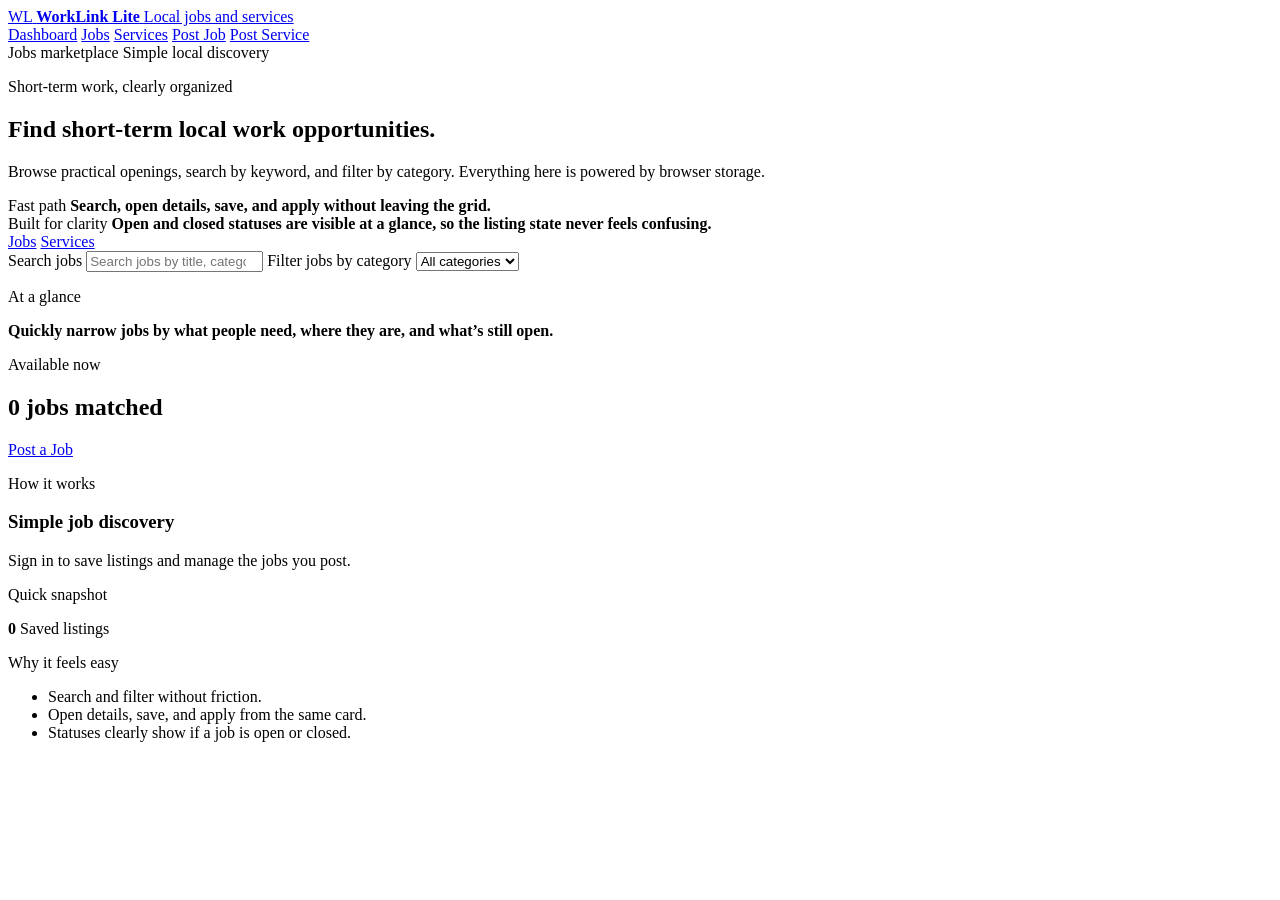
==== jobs.html @ a755c006 "jobs part added" ====
<!DOCTYPE html>
<html lang="en">
<head>
  <meta charset="UTF-8">
  <meta name="viewport" content="width=device-width, initial-scale=1.0">
  <title>WorkLink Lite | Jobs</title>
  <link rel="preconnect" href="https://fonts.googleapis.com">
  <link rel="preconnect" href="https://fonts.gstatic.com" crossorigin>
  <link href="https://fonts.googleapis.com/css2?family=Space+Grotesk:wght@400;500;700&family=Instrument+Serif:ital@0;1&display=swap" rel="stylesheet">
  <link rel="stylesheet" href="styles.css">
</head>
<body>
  <div class="page-shell">
    <header class="site-header">
      <a class="brand" href="dashboard.html">
        <span class="brand-mark">WL</span>
        <span class="brand-copy">
          <strong>WorkLink Lite</strong>
          <span>Local jobs and services</span>
        </span>
      </a>
      <nav class="main-nav">
        <a href="dashboard.html">Dashboard</a>
        <a class="is-active" href="jobs.html">Jobs</a>
        <a href="service.html">Services</a>
        <a href="post-job.html">Post Job</a>
        <a href="post-service.html">Post Service</a>
      </nav>
      <div class="nav-account" data-nav-account></div>
    </header>

    <main class="page-main" data-listing-page="jobs">
      <section class="page-hero page-hero-listing">
        <div class="page-hero-copy">
          <div class="hero-badge-row">
            <span class="hero-badge">Jobs marketplace</span>
            <span class="hero-badge hero-badge-soft">Simple local discovery</span>
          </div>
          <p class="eyebrow">Short-term work, clearly organized</p>
          <h1 class="page-title">Find short-term local work opportunities.</h1>
          <p class="lead">
            Browse practical openings, search by keyword, and filter by category. Everything here is powered by browser storage.
          </p>
        </div>
        <div class="page-hero-aside">
          <article class="hero-note">
            <span class="hero-note-kicker">Fast path</span>
            <strong>Search, open details, save, and apply without leaving the grid.</strong>
          </article>
          <article class="hero-note hero-note-accent">
            <span class="hero-note-kicker">Built for clarity</span>
            <strong>Open and closed statuses are visible at a glance, so the listing state never feels confusing.</strong>
          </article>
        </div>
      </section>

      <section class="section-block">
        <div class="search-shell">
          <div class="search-bar">
            <div class="toolbar">
              <div class="tab-row">
                <a class="is-active" href="jobs.html">Jobs</a>
                <a href="service.html">Services</a>
              </div>
              <label>
                <span class="sr-only">Search jobs</span>
                <input class="input" data-search-input type="search" placeholder="Search jobs by title, category, description, or location">
              </label>
              <label>
                <span class="sr-only">Filter jobs by category</span>
                <select class="select" data-category-select>
                  <option value="all">All categories</option>
                </select>
              </label>
            </div>
            <div class="chip-row" data-category-shortcuts></div>
          </div>
          <aside class="search-sidecard">
            <p class="eyebrow">At a glance</p>
            <strong>Quickly narrow jobs by what people need, where they are, and what’s still open.</strong>
          </aside>
        </div>

        <div class="notice is-hidden" data-notice></div>

        <div class="surface-card listing-shell">
          <div class="inline-actions">
            <div>
              <p class="eyebrow">Available now</p>
              <h2><span data-result-count>0</span> jobs matched</h2>
            </div>
            <a class="button button-secondary" href="post-job.html">Post a Job</a>
          </div>
          <div class="listing-grid" data-listing-grid></div>
          <div class="empty-state" data-empty-state hidden>
            <h3>No jobs found</h3>
            <p>Try another search term or category, or add a fresh job listing.</p>
          </div>
        </div>
      </section>

      <section class="section-block">
        <div class="support-grid">
          <article class="support-card support-card-accent">
            <p class="eyebrow">How it works</p>
            <h3>Simple job discovery</h3>
            <p class="section-copy" data-auth-status>Sign in to save listings and manage the jobs you post.</p>
          </article>
          <article class="support-card support-card-soft">
            <p class="eyebrow">Quick snapshot</p>
            <div class="compact-metric">
              <strong data-stat="saved">0</strong>
              <span>Saved listings</span>
            </div>
          </article>
          <article class="support-card">
            <p class="eyebrow">Why it feels easy</p>
            <ul class="panel-list">
              <li>Search and filter without friction.</li>
              <li>Open details, save, and apply from the same card.</li>
              <li>Statuses clearly show if a job is open or closed.</li>
            </ul>
          </article>
        </div>
      </section>
    </main>
  </div>

  <script src="script.js"></script>
</body>
</html>
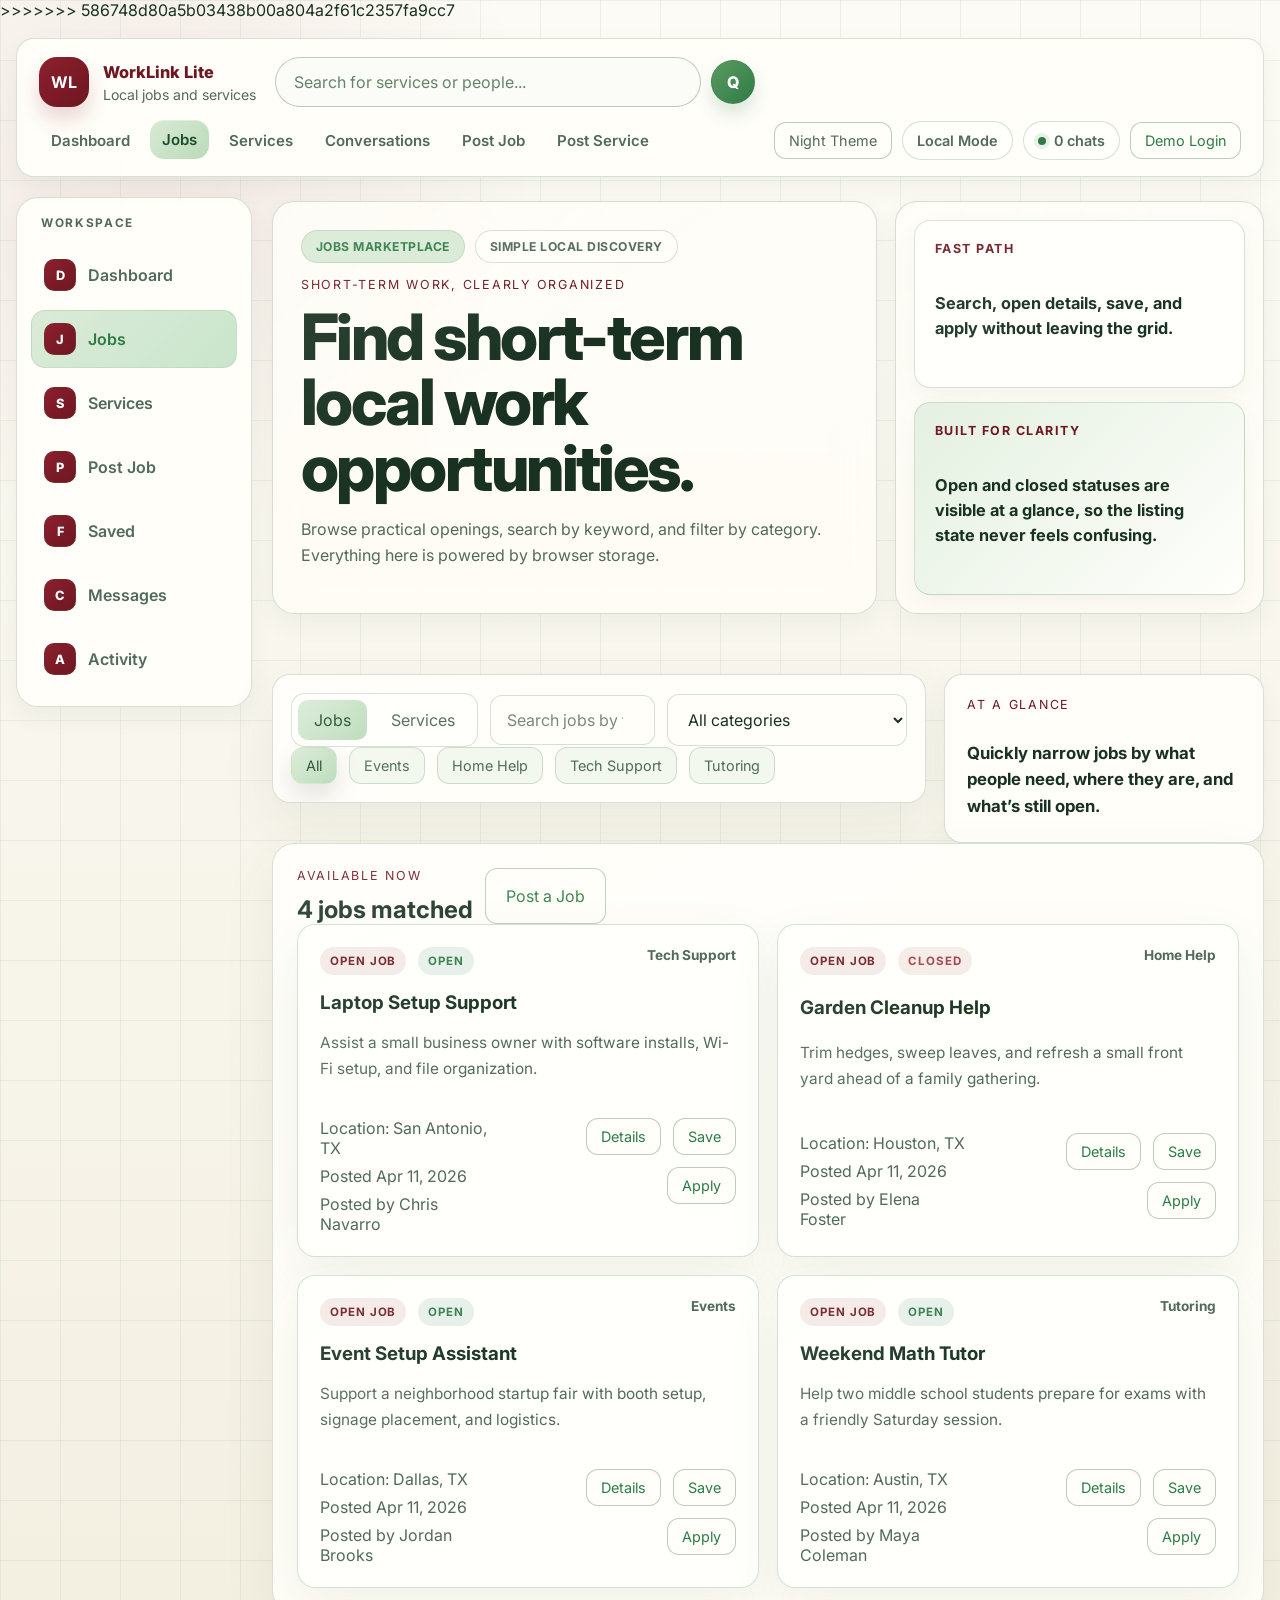
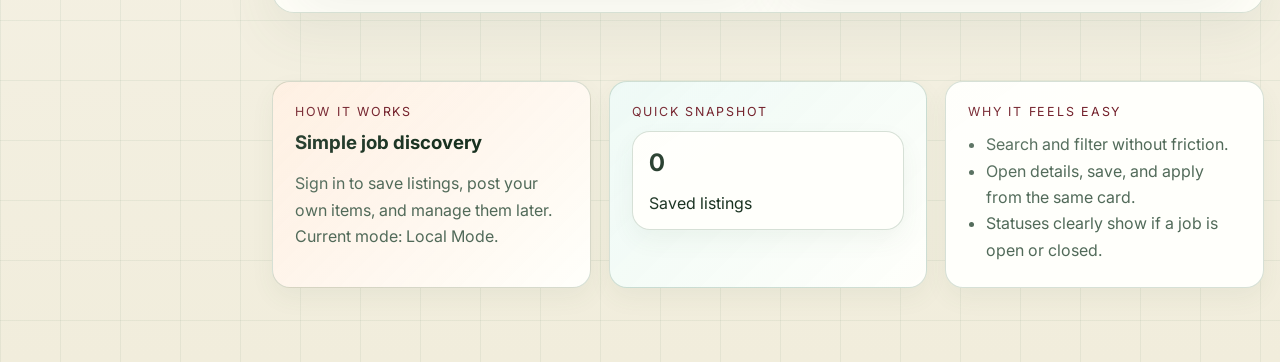
==== commit afad5615: "Merge pull request #5 from tseganekir722-design/mesoud-worklink-litee Resolved file duplicates and m" ====
--- a/jobs.html
+++ b/jobs.html
@@ -6,7 +6,10 @@
   <title>WorkLink Lite | Jobs</title>
   <link rel="preconnect" href="https://fonts.googleapis.com">
   <link rel="preconnect" href="https://fonts.gstatic.com" crossorigin>
+
+  <link href="https://fonts.googleapis.com/css2?family=Inter:wght@400;500;600;700;800&display=swap" rel="stylesheet">
   <link href="https://fonts.googleapis.com/css2?family=Space+Grotesk:wght@400;500;700&family=Instrument+Serif:ital@0;1&display=swap" rel="stylesheet">
+>>>>>>> 586748d80a5b03438b00a804a2f61c2357fa9cc7
   <link rel="stylesheet" href="styles.css">
 </head>
 <body>
@@ -19,15 +22,36 @@
           <span>Local jobs and services</span>
         </span>
       </a>
+      <form class="header-search" action="#" method="get">
+        <label class="header-search-field">
+          <span class="sr-only">Search for services or people</span>
+          <input class="header-search-input" type="search" placeholder="Search for services or people...">
+        </label>
+        <button class="header-search-button" type="submit" aria-label="Search">Q</button>
+      </form>
       <nav class="main-nav">
         <a href="dashboard.html">Dashboard</a>
         <a class="is-active" href="jobs.html">Jobs</a>
         <a href="service.html">Services</a>
+        <a href="conversations.html">Conversations</a>
         <a href="post-job.html">Post Job</a>
         <a href="post-service.html">Post Service</a>
       </nav>
       <div class="nav-account" data-nav-account></div>
     </header>
+    <div class="app-shell">
+      <aside class="app-sidebar">
+        <p class="sidebar-label">Workspace</p>
+        <nav class="sidebar-nav">
+          <a href="dashboard.html"><span class="sidebar-icon">D</span><span>Dashboard</span></a>
+          <a class="is-active" href="jobs.html"><span class="sidebar-icon">J</span><span>Jobs</span></a>
+          <a href="service.html"><span class="sidebar-icon">S</span><span>Services</span></a>
+          <a href="post-job.html"><span class="sidebar-icon">P</span><span>Post Job</span></a>
+          <a href="dashboard.html#saved"><span class="sidebar-icon">F</span><span>Saved</span></a>
+          <a href="conversations.html"><span class="sidebar-icon">C</span><span>Messages</span></a>
+          <a href="dashboard.html#activity"><span class="sidebar-icon">A</span><span>Activity</span></a>
+        </nav>
+      </aside>
 
     <main class="page-main" data-listing-page="jobs">
       <section class="page-hero page-hero-listing">
--- a/styles.css
+++ b/styles.css
@@ -0,0 +1,1599 @@
+:root {
+  --bg: #f7f4ea;
+  --bg-soft: #f1eddc;
+  --bg-deep: #e8e2cf;
+  --surface: rgba(255, 253, 247, 0.88);
+  --surface-strong: rgba(255, 254, 249, 0.96);
+  --surface-raised: rgba(255, 255, 251, 0.98);
+  --card: rgba(255, 255, 251, 0.98);
+  --card-hover: #fffef8;
+  --text: #183120;
+  --muted: #516a59;
+  --line: rgba(69, 114, 82, 0.22);
+  --line-strong: rgba(69, 114, 82, 0.36);
+  --accent: #8d1f2d;
+  --accent-strong: #6d1722;
+  --accent-soft: rgba(141, 31, 45, 0.08);
+  --accent-pale: rgba(141, 31, 45, 0.1);
+  --accent-glow: rgba(141, 31, 45, 0.08);
+  --secondary: #7bb785;
+  --secondary-strong: #2f7b47;
+  --secondary-pale: rgba(123, 183, 133, 0.18);
+  --warning: #be8a2f;
+  --success: #2f7b47;
+  --danger: #a33a46;
+  --input-bg: #fffef9;
+  --chip-bg: rgba(242, 248, 238, 0.92);
+  --chip-active-bg: linear-gradient(135deg, #d8ead5, #badbb9);
+  --chip-active-text: #1f4b2d;
+  --shadow: 0 20px 52px rgba(71, 97, 75, 0.08);
+  --shadow-soft: 0 10px 24px rgba(71, 97, 75, 0.06);
+  --radius-xl: 22px;
+  --radius-lg: 18px;
+  --radius-md: 14px;
+  --radius-sm: 10px;
+  --max-width: 1420px;
+}
+
+body.theme-night {
+  --bg: #102117;
+  --bg-soft: #162d1f;
+  --bg-deep: #1d3728;
+  --surface: rgba(16, 33, 23, 0.82);
+  --surface-strong: rgba(18, 38, 26, 0.94);
+  --surface-raised: rgba(22, 46, 31, 0.98);
+  --card: rgba(22, 46, 31, 0.98);
+  --card-hover: rgba(28, 56, 38, 1);
+  --text: #eef7ef;
+  --muted: #b6cbb8;
+  --line: rgba(181, 218, 186, 0.18);
+  --line-strong: rgba(181, 218, 186, 0.32);
+  --accent: #e67d88;
+  --accent-strong: #ffc5cb;
+  --accent-soft: rgba(230, 125, 136, 0.14);
+  --accent-pale: rgba(230, 125, 136, 0.14);
+  --accent-glow: rgba(230, 125, 136, 0.08);
+  --secondary: #8dc497;
+  --secondary-strong: #d4f0d8;
+  --secondary-pale: rgba(141, 196, 151, 0.16);
+  --warning: #d6ab5b;
+  --success: #8dc497;
+  --danger: #f2a4ab;
+  --input-bg: rgba(13, 25, 18, 0.86);
+  --chip-bg: rgba(26, 49, 34, 0.96);
+  --chip-active-bg: linear-gradient(135deg, #5f9d6c, #8dc497);
+  --chip-active-text: #0f2417;
+  --shadow: 0 22px 54px rgba(5, 15, 9, 0.34);
+  --shadow-soft: 0 10px 28px rgba(5, 15, 9, 0.22);
+}
+
+* {
+  box-sizing: border-box;
+}
+
+html {
+  scroll-behavior: smooth;
+}
+
+body {
+  margin: 0;
+  min-height: 100vh;
+  font-family: "Inter", system-ui, sans-serif;
+  color: var(--text);
+  background:
+    linear-gradient(rgba(132, 163, 137, 0.12) 1px, transparent 1px),
+    linear-gradient(90deg, rgba(132, 163, 137, 0.12) 1px, transparent 1px),
+    radial-gradient(circle at 12% 8%, rgba(141, 31, 45, 0.08), transparent 18%),
+    linear-gradient(180deg, #fcfbf5 0%, var(--bg) 50%, var(--bg-soft) 100%);
+  background-size: 60px 60px, 60px 60px, auto, auto;
+}
+
+body.theme-night {
+  background:
+    linear-gradient(rgba(141, 196, 151, 0.06) 1px, transparent 1px),
+    linear-gradient(90deg, rgba(141, 196, 151, 0.06) 1px, transparent 1px),
+    radial-gradient(circle at 12% 8%, rgba(230, 125, 136, 0.1), transparent 18%),
+    linear-gradient(180deg, #112116 0%, var(--bg-soft) 44%, #0f1b13 100%);
+  background-size: 60px 60px, 60px 60px, auto, auto;
+}
+
+body::before {
+  content: "";
+  position: fixed;
+  inset: 0;
+  pointer-events: none;
+  background: radial-gradient(circle at bottom right, rgba(123, 183, 133, 0.08), transparent 24%);
+  mask-image: linear-gradient(180deg, rgba(0, 0, 0, 0.22), transparent 80%);
+}
+
+img {
+  max-width: 100%;
+  display: block;
+}
+
+a {
+  color: inherit;
+}
+
+button,
+input,
+select,
+textarea {
+  font: inherit;
+}
+
+.sr-only {
+  position: absolute;
+  width: 1px;
+  height: 1px;
+  padding: 0;
+  margin: -1px;
+  overflow: hidden;
+  clip: rect(0, 0, 0, 0);
+  border: 0;
+}
+
+.page-shell {
+  width: min(calc(100% - 32px), var(--max-width));
+  margin: 0 auto;
+  padding: 18px 0 44px;
+  position: relative;
+  z-index: 1;
+}
+
+.app-shell {
+  display: grid;
+  grid-template-columns: 236px minmax(0, 1fr);
+  gap: 20px;
+  align-items: start;
+}
+
+.page-main {
+  display: grid;
+  gap: 8px;
+}
+
+.site-header {
+  display: grid;
+  grid-template-columns: auto minmax(280px, 480px) auto;
+  align-items: center;
+  gap: 14px 18px;
+  padding: 18px 22px 16px;
+  margin-bottom: 20px;
+  position: sticky;
+  top: 12px;
+  z-index: 20;
+  border-radius: 18px;
+  border: 1px solid var(--line);
+  background: var(--surface-strong);
+  box-shadow: var(--shadow-soft);
+  backdrop-filter: blur(22px);
+}
+
+.brand {
+  display: inline-flex;
+  align-items: center;
+  gap: 14px;
+  text-decoration: none;
+}
+
+.brand-mark {
+  width: 50px;
+  height: 50px;
+  display: grid;
+  place-items: center;
+  border-radius: 18px;
+  background: linear-gradient(135deg, var(--accent), var(--accent-strong));
+  color: #fff;
+  font-weight: 700;
+  box-shadow: 0 12px 20px rgba(141, 31, 45, 0.18);
+}
+
+.brand-copy {
+  display: grid;
+  gap: 4px;
+}
+
+.brand-copy strong {
+  font-size: 1.02rem;
+  font-weight: 800;
+  color: var(--accent-strong);
+}
+
+.brand-copy span {
+  font-size: 0.88rem;
+  color: var(--muted);
+}
+
+.header-search {
+  display: flex;
+  align-items: center;
+  gap: 10px;
+  width: 100%;
+  min-width: 0;
+}
+
+.header-search-field {
+  flex: 1;
+}
+
+.header-search-input {
+  width: 100%;
+  height: 50px;
+  border-radius: 999px;
+  border: 1px solid var(--line-strong);
+  background: #fbfcf7;
+  padding: 0 18px;
+  color: var(--secondary-strong);
+  box-shadow: inset 0 1px 0 rgba(255, 255, 255, 0.65);
+}
+
+.header-search-input::placeholder {
+  color: #65836d;
+}
+
+.header-search-button {
+  width: 44px;
+  height: 44px;
+  border-radius: 999px;
+  border: 1px solid var(--line-strong);
+  background: linear-gradient(135deg, #5b9b61, #2f7b47);
+  color: #fff;
+  cursor: pointer;
+  font-weight: 800;
+  box-shadow: 0 10px 18px rgba(47, 123, 71, 0.18);
+}
+
+.main-nav {
+  display: flex;
+  align-items: center;
+  gap: 8px;
+  flex-wrap: wrap;
+  grid-column: 1 / span 2;
+}
+
+.main-nav a {
+  text-decoration: none;
+  padding: 10px 12px;
+  border-radius: 14px;
+  color: var(--muted);
+  font-size: 0.94rem;
+  font-weight: 600;
+  transition: background 180ms ease, color 180ms ease, transform 180ms ease, box-shadow 180ms ease;
+}
+
+.main-nav a:hover,
+.main-nav a:focus-visible,
+.main-nav a.is-active {
+  background: var(--chip-active-bg);
+  color: var(--chip-active-text);
+  transform: translateY(-1px);
+  box-shadow: inset 0 1px 0 rgba(255, 255, 255, 0.35);
+}
+
+.nav-account {
+  display: flex;
+  align-items: center;
+  gap: 10px;
+  flex-wrap: wrap;
+  justify-content: flex-end;
+}
+
+.nav-account .button {
+  min-width: auto;
+}
+
+.auth-chip {
+  display: inline-flex;
+  align-items: center;
+  gap: 8px;
+  padding: 10px 14px;
+  border-radius: 999px;
+  background: var(--surface-raised);
+  border: 1px solid var(--line);
+  color: var(--muted);
+  font-size: 0.9rem;
+  font-weight: 600;
+}
+
+.auth-chip-link {
+  text-decoration: none;
+}
+
+.auth-chip-dot {
+  width: 8px;
+  height: 8px;
+  border-radius: 999px;
+  background: var(--secondary-strong);
+  box-shadow: 0 0 0 4px var(--secondary-pale);
+}
+
+.app-sidebar {
+  position: sticky;
+  top: 104px;
+  display: grid;
+  gap: 16px;
+  padding: 18px 14px;
+  border-radius: var(--radius-xl);
+  border: 1px solid var(--line);
+  background: var(--surface-strong);
+  box-shadow: var(--shadow-soft);
+  backdrop-filter: blur(18px);
+}
+
+.sidebar-label {
+  margin: 0;
+  padding: 0 10px;
+  color: var(--muted);
+  font-size: 0.74rem;
+  font-weight: 700;
+  letter-spacing: 0.14em;
+  text-transform: uppercase;
+}
+
+.sidebar-nav {
+  display: grid;
+  gap: 6px;
+}
+
+.sidebar-nav a {
+  display: flex;
+  align-items: center;
+  gap: 12px;
+  padding: 12px 12px;
+  border-radius: 14px;
+  text-decoration: none;
+  color: var(--muted);
+  font-weight: 600;
+  transition: background 180ms ease, color 180ms ease, transform 180ms ease, border-color 180ms ease;
+  border: 1px solid transparent;
+}
+
+.sidebar-nav a:hover,
+.sidebar-nav a:focus-visible {
+  color: var(--text);
+  background: var(--surface-raised);
+  border-color: var(--line);
+  transform: translateX(2px);
+}
+
+.sidebar-nav a.is-active {
+  color: var(--secondary-strong);
+  background: linear-gradient(135deg, rgba(216, 234, 213, 0.94), rgba(193, 225, 196, 0.86));
+  border-color: rgba(123, 183, 133, 0.22);
+}
+
+.sidebar-icon {
+  width: 32px;
+  height: 32px;
+  display: grid;
+  place-items: center;
+  border-radius: 10px;
+  background: linear-gradient(135deg, var(--accent), var(--accent-strong));
+  border: 1px solid var(--line);
+  font-size: 0.8rem;
+  font-weight: 800;
+  color: #fff;
+  flex-shrink: 0;
+}
+
+.button {
+  border: 1px solid transparent;
+  border-radius: 12px;
+  padding: 13px 20px;
+  display: inline-flex;
+  align-items: center;
+  justify-content: center;
+  gap: 10px;
+  text-decoration: none;
+  cursor: pointer;
+  transition: transform 180ms ease, background 180ms ease, color 180ms ease, border-color 180ms ease, box-shadow 180ms ease;
+}
+
+.button:hover,
+.button:focus-visible {
+  transform: translateY(-2px);
+  box-shadow: 0 12px 22px rgba(47, 123, 71, 0.12);
+}
+
+.button-primary {
+  background: linear-gradient(135deg, #5f9d6c, #2f7b47);
+  color: #fff;
+  box-shadow: 0 12px 20px rgba(47, 123, 71, 0.18);
+}
+
+.button-secondary {
+  background: #fffef8;
+  color: var(--secondary-strong);
+  border-color: var(--line-strong);
+}
+
+.button-ghost {
+  background: #fffef8;
+  color: var(--muted);
+  border-color: var(--line-strong);
+}
+
+.button-small {
+  padding: 9px 14px;
+  font-size: 0.9rem;
+  min-width: auto;
+}
+
+.button-danger {
+  background: rgba(163, 58, 70, 0.08);
+  color: var(--danger);
+  border-color: rgba(163, 58, 70, 0.2);
+}
+
+.hero,
+.stats-grid,
+.feature-grid,
+.dashboard-grid,
+.split-layout,
+.listing-grid,
+.form-layout,
+.quick-grid,
+.metric-grid,
+.support-grid,
+.hero-split,
+.form-grid,
+.profile-grid,
+.mini-card-grid {
+  display: grid;
+  gap: 18px;
+}
+
+.hero {
+  grid-template-columns: minmax(0, 1.2fr) minmax(0, 0.9fr);
+  align-items: stretch;
+  padding: 4px 0 28px;
+}
+
+.hero-home {
+  padding-top: 2px;
+}
+
+.page-hero {
+  display: grid;
+  grid-template-columns: minmax(0, 1.18fr) minmax(280px, 0.72fr);
+  gap: 18px;
+  align-items: stretch;
+  padding: 4px 0 22px;
+}
+
+.page-hero-copy,
+.page-hero-aside {
+  position: relative;
+  overflow: hidden;
+  background: var(--surface);
+  border: 1px solid var(--line);
+  box-shadow: var(--shadow-soft);
+  backdrop-filter: blur(18px);
+}
+
+.page-hero-copy {
+  border-radius: var(--radius-xl);
+  padding: 28px;
+}
+
+.page-hero-aside {
+  border-radius: var(--radius-xl);
+  padding: 18px;
+  display: grid;
+  gap: 14px;
+  align-content: stretch;
+}
+
+.page-hero-copy::before,
+.page-hero-aside::before {
+  content: "";
+  position: absolute;
+  inset: 0;
+  background: linear-gradient(145deg, rgba(255, 255, 255, 0.12), transparent 44%);
+  pointer-events: none;
+}
+
+.hero-split {
+  grid-template-columns: repeat(2, minmax(0, 1fr));
+}
+
+.stats-grid,
+.metric-grid {
+  grid-template-columns: repeat(auto-fit, minmax(180px, 1fr));
+}
+
+.stats-grid-featured .metric-card {
+  min-height: 144px;
+}
+
+.feature-grid,
+.support-grid {
+  grid-template-columns: repeat(3, minmax(0, 1fr));
+}
+
+.dashboard-grid {
+  grid-template-columns: minmax(0, 1.35fr) minmax(300px, 0.82fr);
+}
+
+.dashboard-grid-hero {
+  align-items: start;
+}
+
+.split-layout,
+.form-layout {
+  grid-template-columns: minmax(0, 1fr) minmax(280px, 340px);
+}
+
+.listing-grid {
+  grid-template-columns: repeat(2, minmax(0, 1fr));
+}
+
+.quick-grid,
+.profile-grid,
+.mini-card-grid {
+  grid-template-columns: repeat(2, minmax(0, 1fr));
+}
+
+.toolbar {
+  display: grid;
+  grid-template-columns: minmax(160px, auto) minmax(0, 1fr) minmax(220px, 240px);
+  gap: 12px;
+  align-items: center;
+}
+
+.hero-panel,
+.surface-card,
+.metric-card,
+.listing-card,
+.form-card,
+.empty-state,
+.notice,
+.search-bar,
+.panel-card,
+.feature-card,
+.support-card,
+.mini-card,
+.quick-card,
+.compact-metric,
+.compact-action,
+.profile-card,
+.history-item {
+  position: relative;
+  overflow: hidden;
+  background: var(--surface-strong);
+  border: 1px solid var(--line);
+  box-shadow: var(--shadow);
+  backdrop-filter: blur(18px);
+}
+
+.hero-panel::before,
+.surface-card::before,
+.metric-card::before,
+.listing-card::before,
+.form-card::before,
+.search-bar::before,
+.panel-card::before,
+.feature-card::before,
+.support-card::before,
+.mini-card::before,
+.quick-card::before,
+.compact-metric::before,
+.compact-action::before,
+.profile-card::before,
+.history-item::before {
+  content: "";
+  position: absolute;
+  inset: 0;
+  background: linear-gradient(145deg, rgba(255, 255, 255, 0.14), transparent 42%);
+  pointer-events: none;
+}
+
+.hero-panel,
+.surface-card,
+.panel-card,
+.form-card {
+  border-radius: var(--radius-xl);
+}
+
+.hero-copy,
+.hero-visual,
+.surface-card,
+.panel-card,
+.form-card,
+.notice {
+  padding: 28px;
+}
+
+.hero-badge-row {
+  display: flex;
+  flex-wrap: wrap;
+  gap: 10px;
+  margin-bottom: 14px;
+}
+
+.hero-badge {
+  display: inline-flex;
+  align-items: center;
+  padding: 8px 14px;
+  border-radius: 999px;
+  background: #d8ead5;
+  border: 1px solid rgba(69, 114, 82, 0.16);
+  color: var(--secondary-strong);
+  font-size: 0.76rem;
+  font-weight: 700;
+  letter-spacing: 0.04em;
+  text-transform: uppercase;
+}
+
+.hero-badge-soft {
+  background: #fffef8;
+  border-color: var(--line);
+  color: var(--muted);
+}
+
+.hero-metrics {
+  display: grid;
+  grid-template-columns: repeat(3, minmax(0, 1fr));
+  gap: 14px;
+  margin-top: 28px;
+}
+
+.hero-metric {
+  padding: 16px 18px;
+  border-radius: 16px;
+  background: var(--surface-raised);
+  border: 1px solid var(--line);
+  box-shadow: var(--shadow-soft);
+}
+
+.hero-metric strong,
+.hero-metric span {
+  display: block;
+}
+
+.hero-metric strong {
+  font-size: 1.65rem;
+  margin-bottom: 4px;
+}
+
+.hero-metric span {
+  color: var(--muted);
+  font-size: 0.92rem;
+}
+
+.hero-note {
+  padding: 20px;
+  border-radius: 16px;
+  background: var(--surface-raised);
+  border: 1px solid var(--line);
+  box-shadow: var(--shadow-soft);
+  display: grid;
+  gap: 10px;
+}
+
+.hero-note-kicker {
+  color: var(--accent-strong);
+  font-size: 0.78rem;
+  font-weight: 700;
+  letter-spacing: 0.12em;
+  text-transform: uppercase;
+}
+
+.hero-note strong {
+  font-size: 1.02rem;
+  line-height: 1.55;
+}
+
+.hero-note-accent {
+  background:
+    linear-gradient(135deg, rgba(216, 234, 213, 0.7), rgba(255, 255, 255, 0.12)),
+    var(--surface-raised);
+}
+
+.metric-card,
+.feature-card,
+.support-card,
+.mini-card,
+.quick-card,
+.compact-metric,
+.compact-action,
+.profile-card,
+.history-item,
+.empty-state {
+  background: var(--surface-raised);
+  border-radius: var(--radius-lg);
+  box-shadow: var(--shadow-soft);
+}
+
+.feature-card,
+.support-card,
+.quick-card,
+.profile-card,
+.compact-action,
+.history-item {
+  border: 1px solid var(--line);
+}
+
+.metric-card,
+.mini-card,
+.listing-card {
+  border-radius: var(--radius-lg);
+  padding: 20px;
+}
+
+.feature-card {
+  padding: 24px;
+}
+
+.support-card,
+.quick-card,
+.profile-card {
+  padding: 22px;
+}
+
+.compact-metric,
+.compact-action,
+.history-item {
+  padding: 16px;
+}
+
+.section-block {
+  padding: 30px 0;
+}
+
+.section-block:first-of-type {
+  padding-top: 10px;
+}
+
+.section-head {
+  max-width: 740px;
+  margin-bottom: 22px;
+}
+
+.section-head-wide {
+  max-width: 840px;
+}
+
+.eyebrow {
+  margin: 0 0 12px;
+  font-size: 0.78rem;
+  letter-spacing: 0.14em;
+  text-transform: uppercase;
+  color: var(--accent-strong);
+}
+
+h1,
+h2,
+h3 {
+  margin: 0;
+}
+
+.display-title,
+.section-title,
+.page-title {
+  font-family: "Inter", system-ui, sans-serif;
+  font-weight: 800;
+  line-height: 1.02;
+  letter-spacing: -0.04em;
+}
+
+.display-title {
+  font-size: clamp(3rem, 7vw, 5.8rem);
+  max-width: 10ch;
+}
+
+.page-title {
+  font-size: clamp(2.4rem, 5vw, 4rem);
+}
+
+.section-title {
+  font-size: clamp(1.8rem, 4vw, 3rem);
+}
+
+.lead,
+.section-copy,
+.muted,
+.listing-description,
+.field-note,
+.notice,
+.metric-label,
+.meta-row,
+.empty-state p,
+.panel-list {
+  color: var(--muted);
+}
+
+.lead,
+.section-copy,
+.listing-description,
+.panel-list {
+  line-height: 1.65;
+}
+
+.hero-actions,
+.inline-actions,
+.chip-row,
+.meta-row,
+.stack-row,
+.listing-badges,
+.listing-actions {
+  display: flex;
+  gap: 12px;
+  flex-wrap: wrap;
+}
+
+.hero-actions {
+  margin-top: 28px;
+}
+
+.hero-visual,
+.panel-card,
+.compact-action,
+.compact-metric,
+.history-list {
+  display: grid;
+  gap: 16px;
+}
+
+.conversation-layout {
+  display: grid;
+  grid-template-columns: minmax(280px, 340px) minmax(0, 1fr);
+  gap: 18px;
+  align-items: start;
+}
+
+.conversation-sidebar,
+.conversation-panel,
+.conversation-list,
+.conversation-messages,
+.conversation-form {
+  display: grid;
+  gap: 14px;
+}
+
+.conversation-sidebar,
+.conversation-panel {
+  min-height: 100%;
+}
+
+.spotlight-card {
+  min-height: 220px;
+  padding: 24px;
+  border-radius: var(--radius-lg);
+  display: flex;
+  flex-direction: column;
+  justify-content: flex-end;
+  background:
+    linear-gradient(180deg, rgba(255, 255, 255, 0.08), rgba(255, 248, 240, 0.52)),
+    linear-gradient(135deg, rgba(184, 107, 60, 0.44), rgba(31, 49, 70, 0.14));
+  border: 1px solid var(--line);
+  box-shadow: inset 0 1px 0 rgba(255, 255, 255, 0.16);
+}
+
+.metric-card strong,
+.stat-value {
+  display: block;
+  font-size: clamp(2rem, 4vw, 3rem);
+}
+
+.metric-card {
+  min-height: 128px;
+  display: grid;
+  align-content: end;
+  gap: 8px;
+}
+
+.search-bar {
+  border-radius: var(--radius-lg);
+  padding: 18px;
+  background: var(--surface-strong);
+}
+
+.search-shell,
+.form-shell {
+  display: grid;
+  grid-template-columns: minmax(0, 1fr) minmax(260px, 320px);
+  gap: 18px;
+  align-items: start;
+}
+
+.search-sidecard,
+.form-aside {
+  display: grid;
+  gap: 16px;
+}
+
+.search-sidecard {
+  padding: 22px;
+  border-radius: var(--radius-lg);
+  background: var(--surface-strong);
+  border: 1px solid var(--line);
+  box-shadow: var(--shadow-soft);
+  backdrop-filter: blur(18px);
+  position: sticky;
+  top: 108px;
+}
+
+.search-sidecard strong {
+  font-size: 1.05rem;
+  line-height: 1.6;
+}
+
+.request-summary {
+  display: grid;
+  grid-template-columns: repeat(2, minmax(0, 1fr));
+  gap: 12px;
+  padding: 18px;
+  border-radius: 16px;
+  background: var(--surface-raised);
+  border: 1px solid var(--line);
+  box-shadow: var(--shadow-soft);
+}
+
+.request-summary-item {
+  display: grid;
+  gap: 4px;
+}
+
+.request-summary-item span {
+  color: var(--muted);
+  font-size: 0.86rem;
+}
+
+.request-summary-item strong {
+  line-height: 1.45;
+}
+
+.listing-shell {
+  padding: 24px;
+}
+
+.form-card-elevated {
+  padding: 30px;
+}
+
+.form-card-head {
+  display: grid;
+  gap: 8px;
+}
+
+.panel-card-spotlight,
+.panel-card-stack {
+  min-height: 100%;
+}
+
+.tab-row {
+  display: inline-flex;
+  gap: 8px;
+  padding: 6px;
+  border: 1px solid var(--line);
+  border-radius: 14px;
+  background: var(--surface-raised);
+  box-shadow: inset 0 1px 0 rgba(255, 255, 255, 0.12);
+}
+
+.tab-row a,
+.tab-row button {
+  border: none;
+  background: transparent;
+  padding: 10px 16px;
+  border-radius: 10px;
+  text-decoration: none;
+  color: var(--muted);
+  cursor: pointer;
+  transition: transform 180ms ease, background 180ms ease, color 180ms ease, box-shadow 180ms ease;
+}
+
+.tab-row a:hover,
+.tab-row button:hover,
+.tab-row a:focus-visible,
+.tab-row button:focus-visible {
+  color: var(--text);
+  transform: translateY(-1px);
+}
+
+.tab-row .is-active {
+  background: var(--chip-active-bg);
+  color: var(--chip-active-text);
+  box-shadow: none;
+}
+
+.input,
+.select,
+.textarea {
+  width: 100%;
+  border: 1px solid var(--line);
+  border-radius: 12px;
+  padding: 14px 16px;
+  background: var(--input-bg);
+  color: var(--text);
+  transition: border-color 180ms ease, background 180ms ease, box-shadow 180ms ease, transform 180ms ease;
+}
+
+.textarea {
+  resize: vertical;
+  min-height: 150px;
+}
+
+.input::placeholder,
+.textarea::placeholder {
+  color: var(--muted);
+  opacity: 0.78;
+}
+
+.input:focus,
+.select:focus,
+.textarea:focus {
+  outline: none;
+  border-color: rgba(47, 123, 71, 0.35);
+  box-shadow: 0 0 0 5px rgba(123, 183, 133, 0.12);
+}
+
+.listing-card {
+  display: grid;
+  gap: 16px;
+  background: var(--card);
+  animation: rise-in 320ms ease;
+  transition: transform 220ms ease, box-shadow 220ms ease, border-color 220ms ease, background 220ms ease;
+  min-height: 100%;
+  padding: 22px;
+}
+
+.listing-card:hover {
+  transform: translateY(-4px);
+  background: var(--card-hover);
+  box-shadow: 0 14px 28px rgba(71, 97, 75, 0.1);
+  border-color: var(--line-strong);
+}
+
+.listing-top,
+.listing-bottom {
+  display: flex;
+  align-items: flex-start;
+  justify-content: space-between;
+  gap: 16px;
+}
+
+.listing-actions {
+  justify-content: flex-end;
+}
+
+.listing-type,
+.pill {
+  display: inline-flex;
+  align-items: center;
+  justify-content: center;
+  padding: 7px 10px;
+  border-radius: 999px;
+  background: var(--accent-pale);
+  color: var(--accent-strong);
+  font-size: 0.72rem;
+  font-weight: 700;
+  text-transform: uppercase;
+  letter-spacing: 0.08em;
+}
+
+.pill-soft {
+  background: rgba(216, 184, 158, 0.18);
+}
+
+.pill-owner {
+  background: rgba(154, 92, 51, 0.12);
+}
+
+.pill-status-open,
+.pill-status-available {
+  background: rgba(45, 124, 88, 0.12);
+  color: var(--success);
+}
+
+.pill-status-closed,
+.pill-status-paused {
+  background: rgba(159, 63, 52, 0.1);
+  color: var(--danger);
+}
+
+.listing-category {
+  color: var(--muted);
+  font-size: 0.85rem;
+  font-weight: 700;
+  text-align: right;
+}
+
+.listing-description {
+  margin: 0;
+  min-height: 72px;
+  font-size: 0.96rem;
+}
+
+.listing-meta,
+.modal-copy,
+.modal-meta,
+.field {
+  display: grid;
+  gap: 8px;
+}
+
+.form-card {
+  display: grid;
+  gap: 18px;
+}
+
+.field-full {
+  grid-column: 1 / -1;
+}
+
+label span:first-child,
+.field span:first-child {
+  font-weight: 500;
+}
+
+.notice {
+  min-height: 24px;
+  border-radius: var(--radius-lg);
+  background: var(--surface-strong);
+}
+
+.notice.is-hidden {
+  display: none;
+}
+
+.notice.is-success {
+  color: var(--success);
+}
+
+.notice.is-error {
+  color: var(--danger);
+}
+
+.empty-state {
+  padding: 28px;
+  text-align: center;
+}
+
+.panel-list {
+  margin: 0;
+  padding-left: 18px;
+}
+
+.quick-card {
+  text-decoration: none;
+  transition: transform 180ms ease, border-color 180ms ease, box-shadow 180ms ease, background 180ms ease;
+}
+
+.quick-card:hover,
+.quick-card:focus-visible,
+.feature-card:hover,
+.support-card:hover,
+.profile-card:hover,
+.compact-metric:hover,
+.history-item:hover,
+.hero-note:hover,
+.hero-metric:hover,
+.search-sidecard:hover {
+  transform: translateY(-3px);
+  border-color: var(--line-strong);
+  box-shadow: 0 14px 26px rgba(71, 97, 75, 0.1);
+}
+
+.support-card-accent {
+  background:
+    linear-gradient(135deg, rgba(249, 115, 22, 0.12), rgba(255, 255, 255, 0.02)),
+    var(--surface-raised);
+}
+
+.support-card-soft {
+  background:
+    linear-gradient(135deg, rgba(20, 184, 166, 0.08), rgba(255, 255, 255, 0.02)),
+    var(--surface-raised);
+}
+
+.empty-state {
+  border: 1px dashed var(--line-strong);
+  background:
+    linear-gradient(180deg, rgba(255, 255, 255, 0.4), rgba(255, 255, 255, 0.2)),
+    var(--surface-raised);
+}
+
+.metric-card:nth-child(1) {
+  background: linear-gradient(180deg, rgba(216, 234, 213, 0.7), rgba(255, 255, 255, 0.9)), var(--surface-raised);
+}
+
+.metric-card:nth-child(2) {
+  background: linear-gradient(180deg, rgba(242, 248, 238, 0.9), rgba(255, 255, 255, 0.9)), var(--surface-raised);
+}
+
+.metric-card:nth-child(3) {
+  background: linear-gradient(180deg, rgba(251, 243, 219, 0.8), rgba(255, 255, 255, 0.9)), var(--surface-raised);
+}
+
+.metric-card:nth-child(4) {
+  background: linear-gradient(180deg, rgba(248, 236, 237, 0.7), rgba(255, 255, 255, 0.9)), var(--surface-raised);
+}
+
+.metric-card:nth-child(5) {
+  background: linear-gradient(180deg, rgba(240, 244, 236, 0.7), rgba(255, 255, 255, 0.9)), var(--surface-raised);
+}
+
+.conversation-card {
+  width: 100%;
+  padding: 16px 18px;
+  border-radius: 16px;
+  border: 1px solid var(--line);
+  background: var(--surface-raised);
+  color: var(--text);
+  text-align: left;
+  cursor: pointer;
+  box-shadow: var(--shadow-soft);
+  transition: transform 180ms ease, border-color 180ms ease, box-shadow 180ms ease, background 180ms ease;
+}
+
+.conversation-card strong,
+.conversation-card span {
+  display: block;
+}
+
+.conversation-card strong {
+  margin-bottom: 6px;
+}
+
+.conversation-card:hover,
+.conversation-card:focus-visible,
+.conversation-card.is-active {
+  transform: translateY(-3px);
+  border-color: var(--line-strong);
+  background: var(--card-hover);
+  box-shadow: 0 22px 44px rgba(0, 0, 0, 0.12);
+}
+
+.conversation-status {
+  margin-top: 10px;
+  color: var(--muted);
+  font-size: 0.88rem;
+}
+
+.conversation-header {
+  display: grid;
+  gap: 10px;
+  padding-bottom: 8px;
+  border-bottom: 1px solid var(--line);
+}
+
+.conversation-messages {
+  min-height: 320px;
+  align-content: start;
+  padding-right: 6px;
+}
+
+.message-bubble {
+  max-width: min(100%, 620px);
+  padding: 16px 18px;
+  border-radius: 16px 16px 16px 6px;
+  background: var(--surface-raised);
+  border: 1px solid var(--line);
+  box-shadow: var(--shadow-soft);
+}
+
+.message-bubble.is-user {
+  margin-left: auto;
+  border-radius: 16px 16px 6px 16px;
+  background:
+    linear-gradient(135deg, rgba(216, 234, 213, 0.94), rgba(255, 255, 255, 0.24)),
+    var(--surface-raised);
+}
+
+.message-bubble strong,
+.message-bubble p,
+.message-bubble span {
+  display: block;
+}
+
+.message-bubble p {
+  margin: 8px 0;
+  line-height: 1.65;
+}
+
+.conversation-form {
+  padding-top: 8px;
+  border-top: 1px solid var(--line);
+}
+
+.skeleton-block {
+  height: 16px;
+  border-radius: 999px;
+  background: linear-gradient(90deg, rgba(148, 163, 184, 0.12), rgba(148, 163, 184, 0.24), rgba(148, 163, 184, 0.12));
+  background-size: 200% 100%;
+  animation: skeleton-shift 1.2s ease infinite;
+}
+
+.history-item strong,
+.history-item span,
+.profile-card strong,
+.profile-card span {
+  display: block;
+}
+
+.history-item strong,
+.profile-card strong {
+  margin-bottom: 6px;
+}
+
+.profile-card strong {
+  font-size: 1.15rem;
+}
+
+.compact-metric strong {
+  font-size: 1.5rem;
+}
+
+.filter-chip {
+  border: 1px solid var(--line);
+  background: var(--chip-bg);
+  color: var(--muted);
+  box-shadow: none;
+}
+
+.filter-chip.is-active {
+  background: var(--chip-active-bg);
+  color: var(--chip-active-text);
+  border-color: transparent;
+  box-shadow: 0 12px 28px rgba(0, 0, 0, 0.12);
+}
+
+.filter-chip:hover,
+.filter-chip:focus-visible {
+  background: var(--surface-raised);
+  color: var(--text);
+  transform: translateY(-2px);
+}
+
+.modal {
+  position: fixed;
+  inset: 0;
+  z-index: 30;
+  display: grid;
+  place-items: center;
+  padding: 20px;
+  background: rgba(7, 10, 16, 0.62);
+  backdrop-filter: blur(10px);
+}
+
+.modal.is-hidden {
+  display: none;
+}
+
+.modal-card {
+  width: min(100%, 760px);
+  max-height: min(88vh, 900px);
+  overflow: auto;
+  border-radius: var(--radius-xl);
+  background: var(--surface-strong);
+  border: 1px solid var(--line);
+  box-shadow: var(--shadow);
+  padding: 26px;
+  display: grid;
+  gap: 18px;
+}
+
+.modal-head,
+.modal-foot {
+  display: flex;
+  align-items: flex-start;
+  justify-content: space-between;
+  gap: 16px;
+  flex-wrap: wrap;
+}
+
+.modal-close {
+  min-width: auto;
+}
+
+.footer-note {
+  padding-top: 26px;
+  text-align: center;
+  color: var(--muted);
+  font-size: 0.92rem;
+}
+
+body.theme-night .hero-badge {
+  background: rgba(141, 196, 151, 0.18);
+  border-color: rgba(141, 196, 151, 0.22);
+  color: var(--secondary-strong);
+}
+
+body.theme-night .sidebar-nav a.is-active,
+body.theme-night .main-nav a:hover,
+body.theme-night .main-nav a:focus-visible,
+body.theme-night .main-nav a.is-active {
+  color: var(--secondary-strong);
+  background: rgba(141, 196, 151, 0.16);
+}
+
+body.theme-night .button-secondary {
+  background: var(--secondary-pale);
+  border-color: rgba(141, 196, 151, 0.22);
+}
+
+body.theme-night .spotlight-card {
+  background:
+    linear-gradient(180deg, rgba(255, 255, 255, 0.04), rgba(12, 20, 31, 0.18)),
+    linear-gradient(135deg, rgba(141, 196, 151, 0.18), rgba(230, 125, 136, 0.24));
+}
+
+body.theme-night .support-card-accent,
+body.theme-night .hero-note-accent {
+  background:
+    linear-gradient(135deg, rgba(141, 196, 151, 0.14), rgba(230, 125, 136, 0.1)),
+    var(--surface-raised);
+}
+
+body.theme-night .message-bubble.is-user {
+  background:
+    linear-gradient(135deg, rgba(141, 196, 151, 0.18), rgba(255, 255, 255, 0.03)),
+    var(--surface-raised);
+}
+
+@keyframes rise-in {
+  from {
+    opacity: 0;
+    transform: translateY(10px);
+  }
+
+  to {
+    opacity: 1;
+    transform: translateY(0);
+  }
+}
+
+@keyframes skeleton-shift {
+  from {
+    background-position: 100% 0;
+  }
+
+  to {
+    background-position: -100% 0;
+  }
+}
+
+@media (max-width: 980px) {
+  .site-header {
+    grid-template-columns: 1fr;
+  }
+
+  .header-search,
+  .main-nav,
+  .nav-account {
+    grid-column: auto;
+  }
+
+  .app-shell,
+  .hero,
+  .page-hero,
+  .feature-grid,
+  .support-grid,
+  .dashboard-grid,
+  .conversation-layout,
+  .split-layout,
+  .form-layout,
+  .form-shell,
+  .search-shell,
+  .toolbar,
+  .listing-grid,
+  .stats-grid,
+  .metric-grid,
+  .hero-split,
+  .form-grid,
+  .quick-grid,
+  .profile-grid,
+  .mini-card-grid {
+    grid-template-columns: 1fr;
+  }
+
+  .hero-metrics {
+    grid-template-columns: 1fr;
+  }
+
+  .app-sidebar {
+    position: static;
+    grid-template-columns: repeat(2, minmax(0, 1fr));
+    align-items: start;
+  }
+
+  .sidebar-label {
+    grid-column: 1 / -1;
+  }
+
+  .sidebar-nav {
+    grid-column: 1 / -1;
+    grid-template-columns: repeat(2, minmax(0, 1fr));
+  }
+
+  .request-summary {
+    grid-template-columns: 1fr;
+  }
+
+  .search-sidecard {
+    position: static;
+  }
+}
+
+@media (max-width: 720px) {
+  .page-shell {
+    width: min(calc(100% - 20px), var(--max-width));
+    padding-top: 10px;
+  }
+
+  .site-header {
+    border-radius: 18px;
+    padding: 16px;
+  }
+
+  .header-search {
+    width: 100%;
+  }
+
+  .nav-account,
+  .main-nav {
+    width: 100%;
+  }
+
+  .main-nav {
+    overflow-x: auto;
+    padding-bottom: 2px;
+    flex-wrap: nowrap;
+  }
+
+  .sidebar-nav {
+    grid-template-columns: 1fr;
+  }
+
+  .hero-copy,
+  .hero-visual,
+  .page-hero-copy,
+  .page-hero-aside,
+  .surface-card,
+  .panel-card,
+  .form-card,
+  .notice {
+    padding: 22px;
+  }
+
+  .display-title {
+    max-width: none;
+  }
+
+  .hero-badge-row {
+    gap: 8px;
+  }
+
+  .listing-description {
+    min-height: auto;
+  }
+
+  .listing-top,
+  .listing-bottom,
+  .modal-head,
+  .modal-foot {
+    flex-direction: column;
+    align-items: stretch;
+  }
+
+  .listing-actions {
+    justify-content: flex-start;
+  }
+
+  .button {
+    width: 100%;
+  }
+
+  .listing-category {
+    text-align: left;
+  }
+
+  .auth-chip,
+  .auth-chip-link {
+    width: 100%;
+    justify-content: center;
+  }
+}
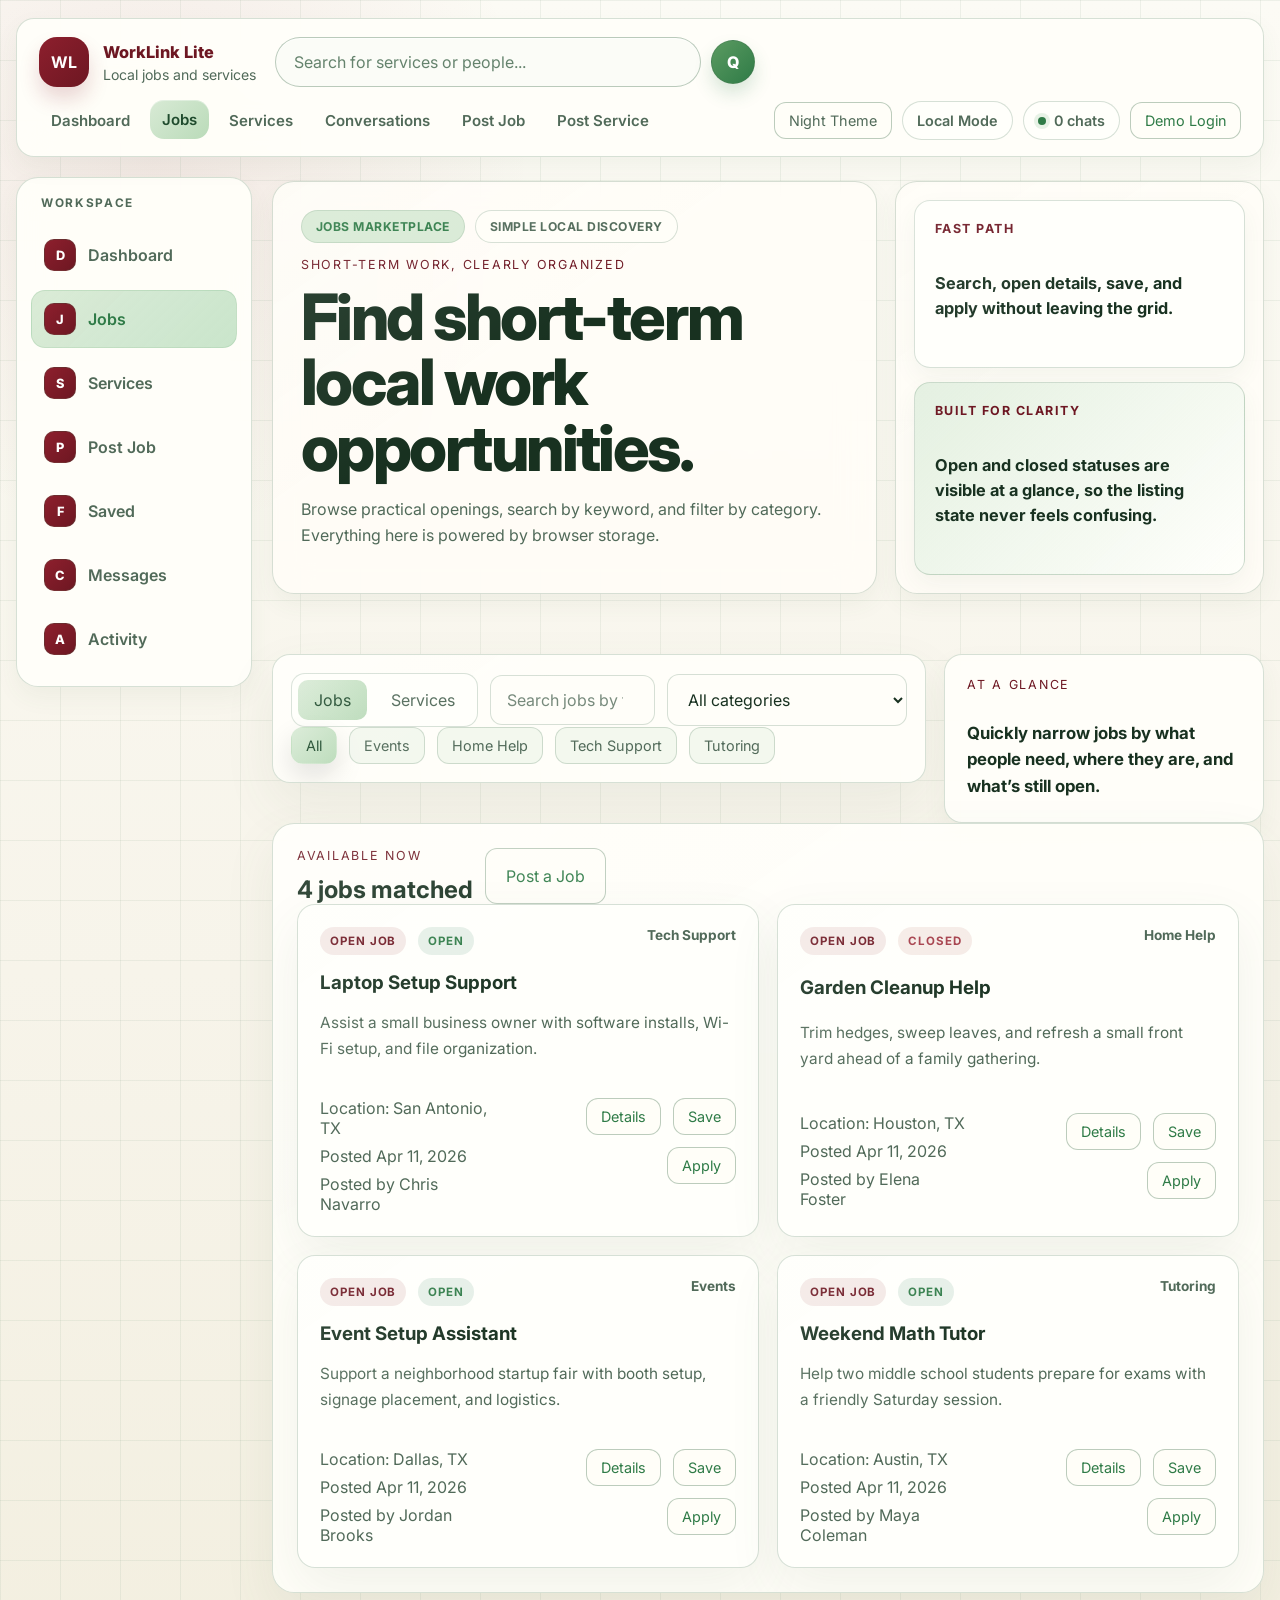
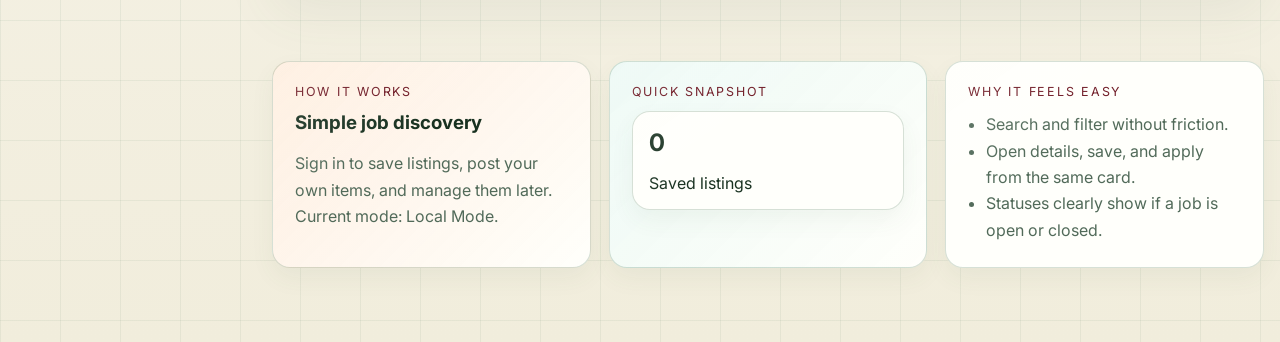
==== commit 845728ba: "Initial WorkLink Lite frontend prototype" ====
--- a/jobs.html
+++ b/jobs.html
@@ -6,10 +6,7 @@
   <title>WorkLink Lite | Jobs</title>
   <link rel="preconnect" href="https://fonts.googleapis.com">
   <link rel="preconnect" href="https://fonts.gstatic.com" crossorigin>
-
   <link href="https://fonts.googleapis.com/css2?family=Inter:wght@400;500;600;700;800&display=swap" rel="stylesheet">
-  <link href="https://fonts.googleapis.com/css2?family=Space+Grotesk:wght@400;500;700&family=Instrument+Serif:ital@0;1&display=swap" rel="stylesheet">
->>>>>>> 586748d80a5b03438b00a804a2f61c2357fa9cc7
   <link rel="stylesheet" href="styles.css">
 </head>
 <body>
@@ -39,6 +36,7 @@
       </nav>
       <div class="nav-account" data-nav-account></div>
     </header>
+
     <div class="app-shell">
       <aside class="app-sidebar">
         <p class="sidebar-label">Workspace</p>
@@ -148,6 +146,7 @@
         </div>
       </section>
     </main>
+    </div>
   </div>
 
   <script src="script.js"></script>
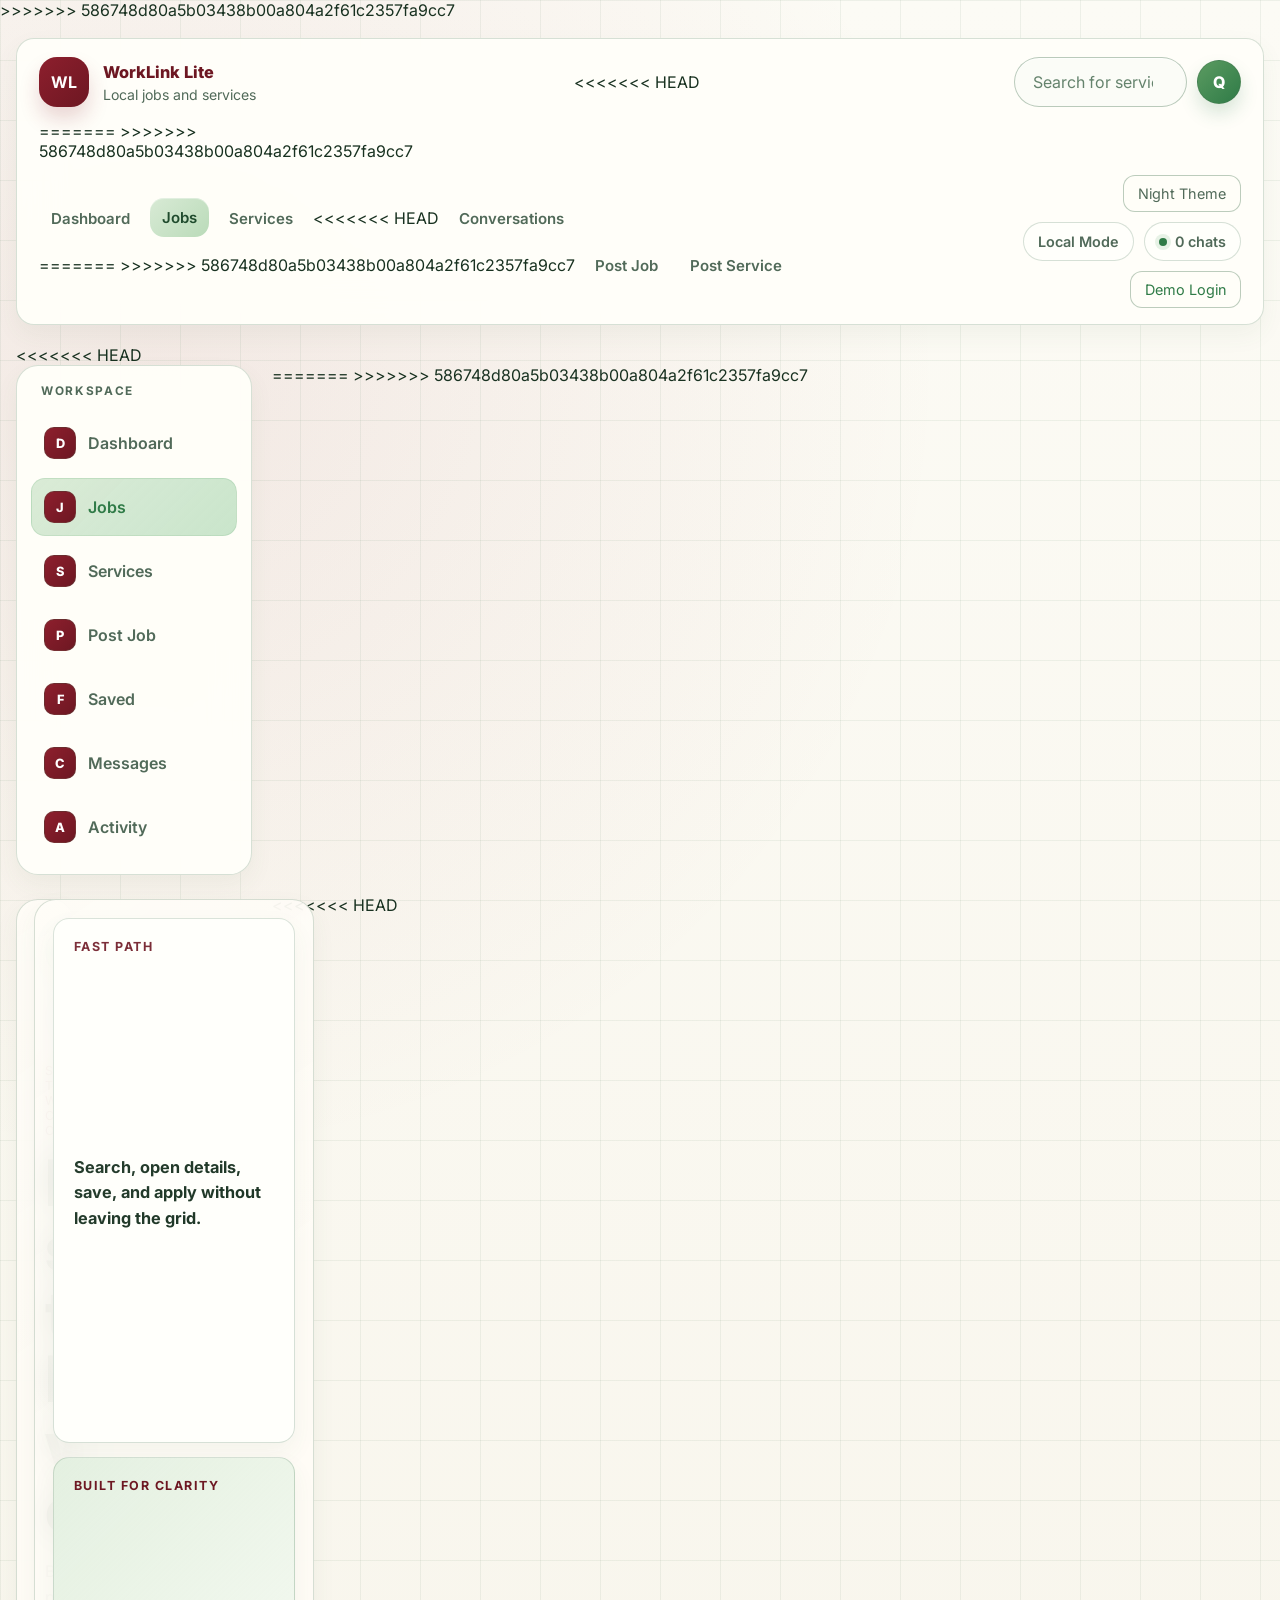
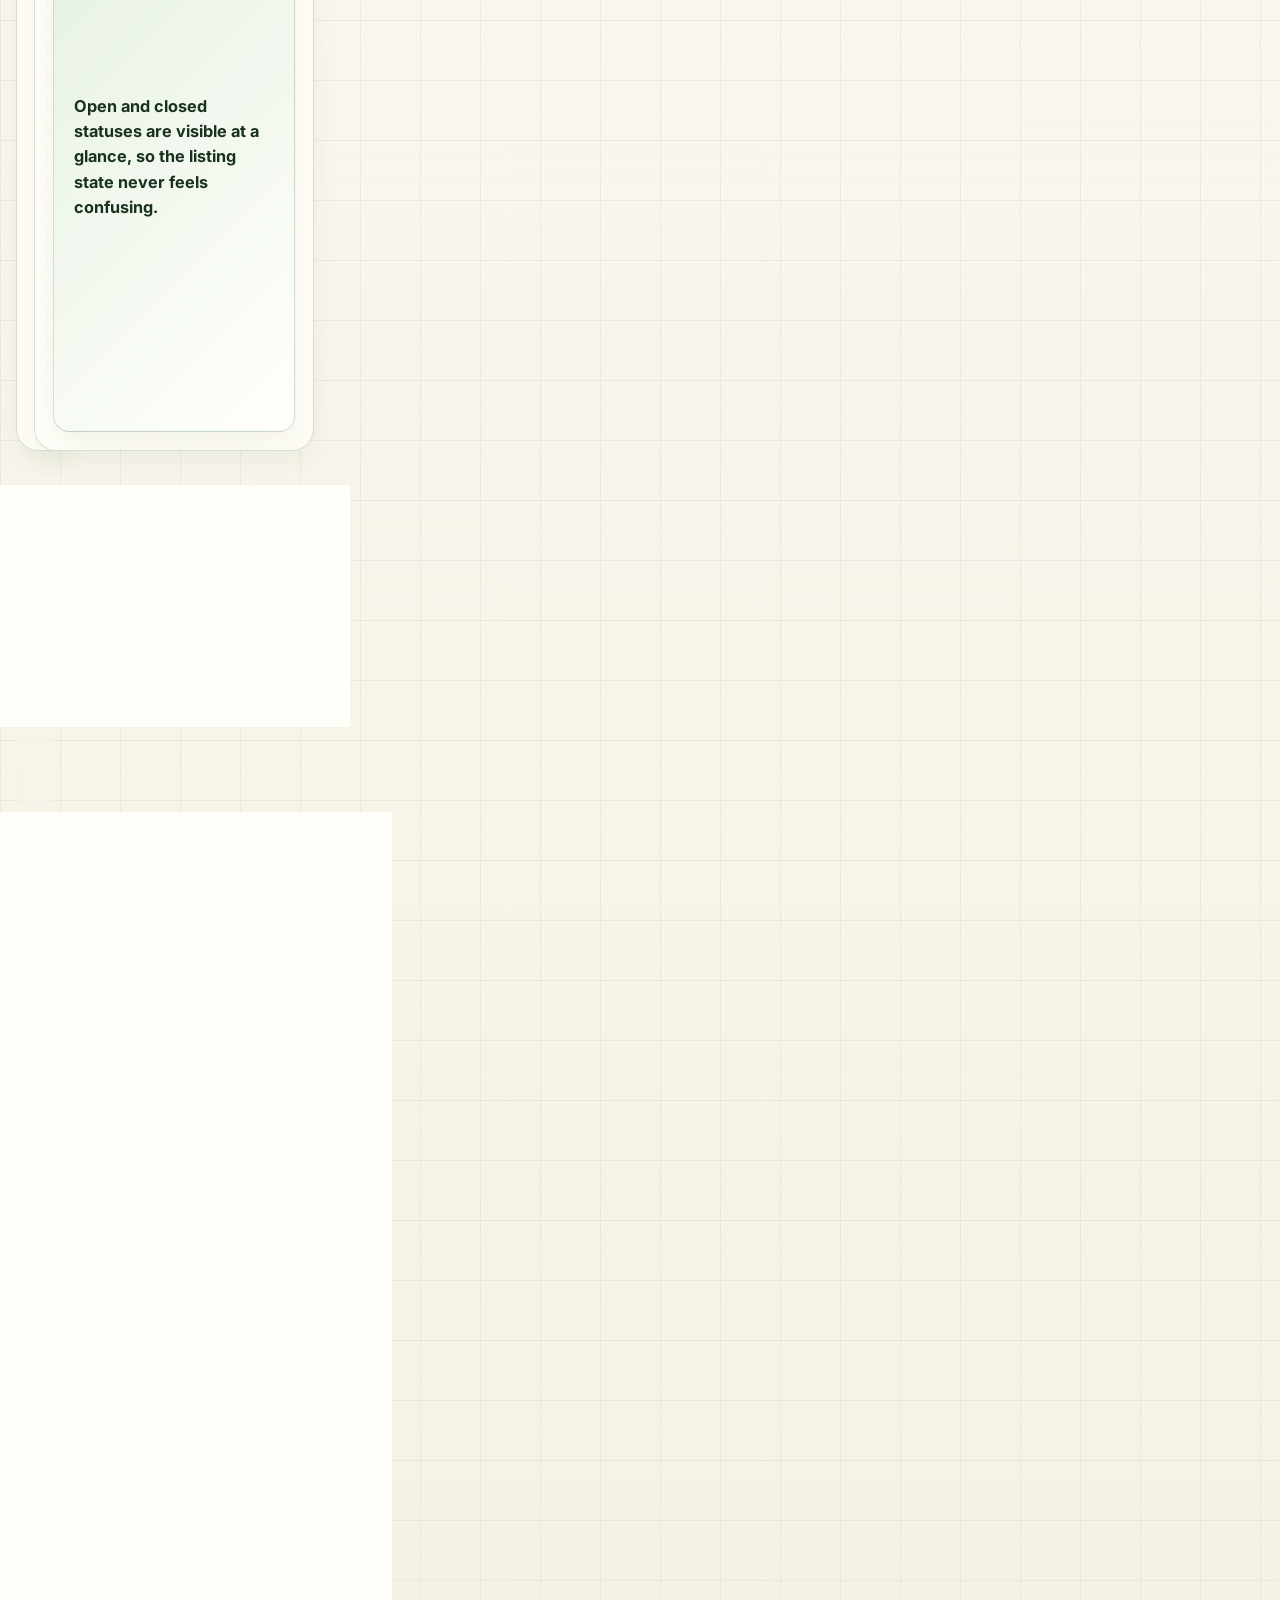
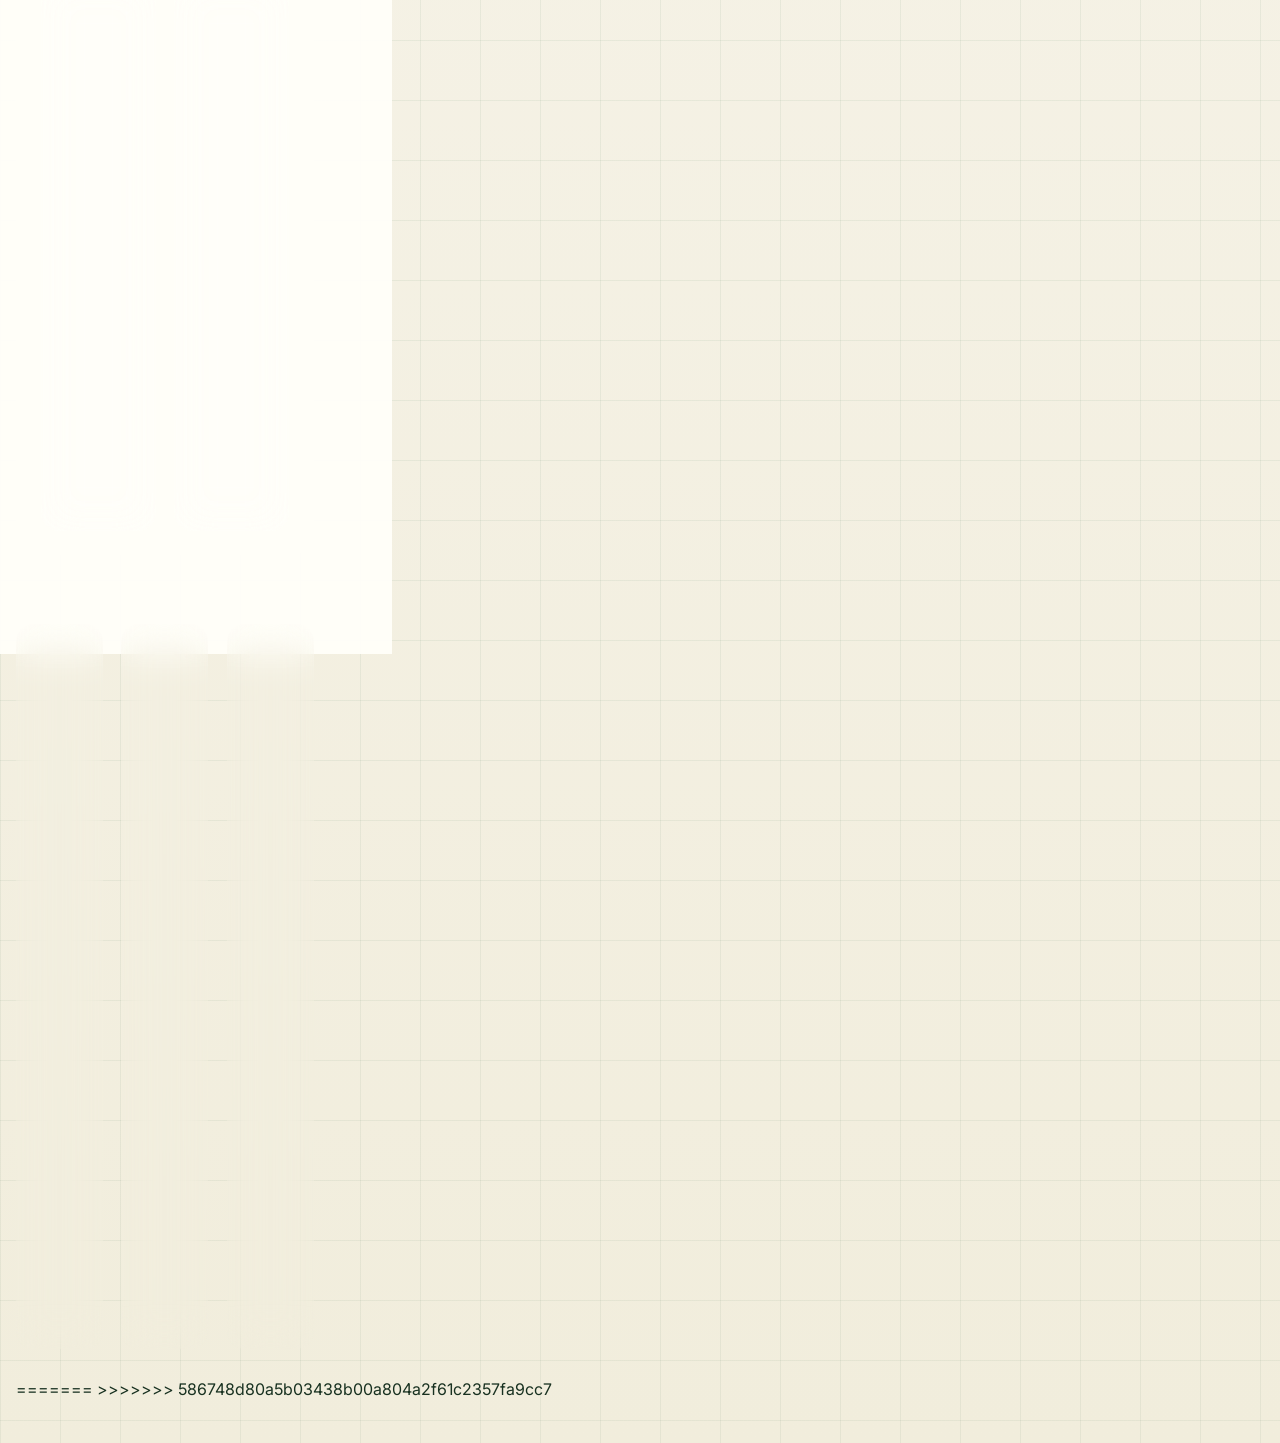
==== commit c2cc7911: "Resolved file duplicates and merge conflicts" ====
--- a/jobs.html
+++ b/jobs.html
@@ -6,7 +6,10 @@
   <title>WorkLink Lite | Jobs</title>
   <link rel="preconnect" href="https://fonts.googleapis.com">
   <link rel="preconnect" href="https://fonts.gstatic.com" crossorigin>
+
   <link href="https://fonts.googleapis.com/css2?family=Inter:wght@400;500;600;700;800&display=swap" rel="stylesheet">
+  <link href="https://fonts.googleapis.com/css2?family=Space+Grotesk:wght@400;500;700&family=Instrument+Serif:ital@0;1&display=swap" rel="stylesheet">
+>>>>>>> 586748d80a5b03438b00a804a2f61c2357fa9cc7
   <link rel="stylesheet" href="styles.css">
 </head>
 <body>
@@ -19,6 +22,7 @@
           <span>Local jobs and services</span>
         </span>
       </a>
+<<<<<<< HEAD
       <form class="header-search" action="#" method="get">
         <label class="header-search-field">
           <span class="sr-only">Search for services or people</span>
@@ -26,17 +30,23 @@
         </label>
         <button class="header-search-button" type="submit" aria-label="Search">Q</button>
       </form>
+=======
+>>>>>>> 586748d80a5b03438b00a804a2f61c2357fa9cc7
       <nav class="main-nav">
         <a href="dashboard.html">Dashboard</a>
         <a class="is-active" href="jobs.html">Jobs</a>
         <a href="service.html">Services</a>
+<<<<<<< HEAD
         <a href="conversations.html">Conversations</a>
+=======
+>>>>>>> 586748d80a5b03438b00a804a2f61c2357fa9cc7
         <a href="post-job.html">Post Job</a>
         <a href="post-service.html">Post Service</a>
       </nav>
       <div class="nav-account" data-nav-account></div>
     </header>
 
+<<<<<<< HEAD
     <div class="app-shell">
       <aside class="app-sidebar">
         <p class="sidebar-label">Workspace</p>
@@ -51,6 +61,8 @@
         </nav>
       </aside>
 
+=======
+>>>>>>> 586748d80a5b03438b00a804a2f61c2357fa9cc7
     <main class="page-main" data-listing-page="jobs">
       <section class="page-hero page-hero-listing">
         <div class="page-hero-copy">
@@ -146,7 +158,10 @@
         </div>
       </section>
     </main>
+<<<<<<< HEAD
     </div>
+=======
+>>>>>>> 586748d80a5b03438b00a804a2f61c2357fa9cc7
   </div>
 
   <script src="script.js"></script>
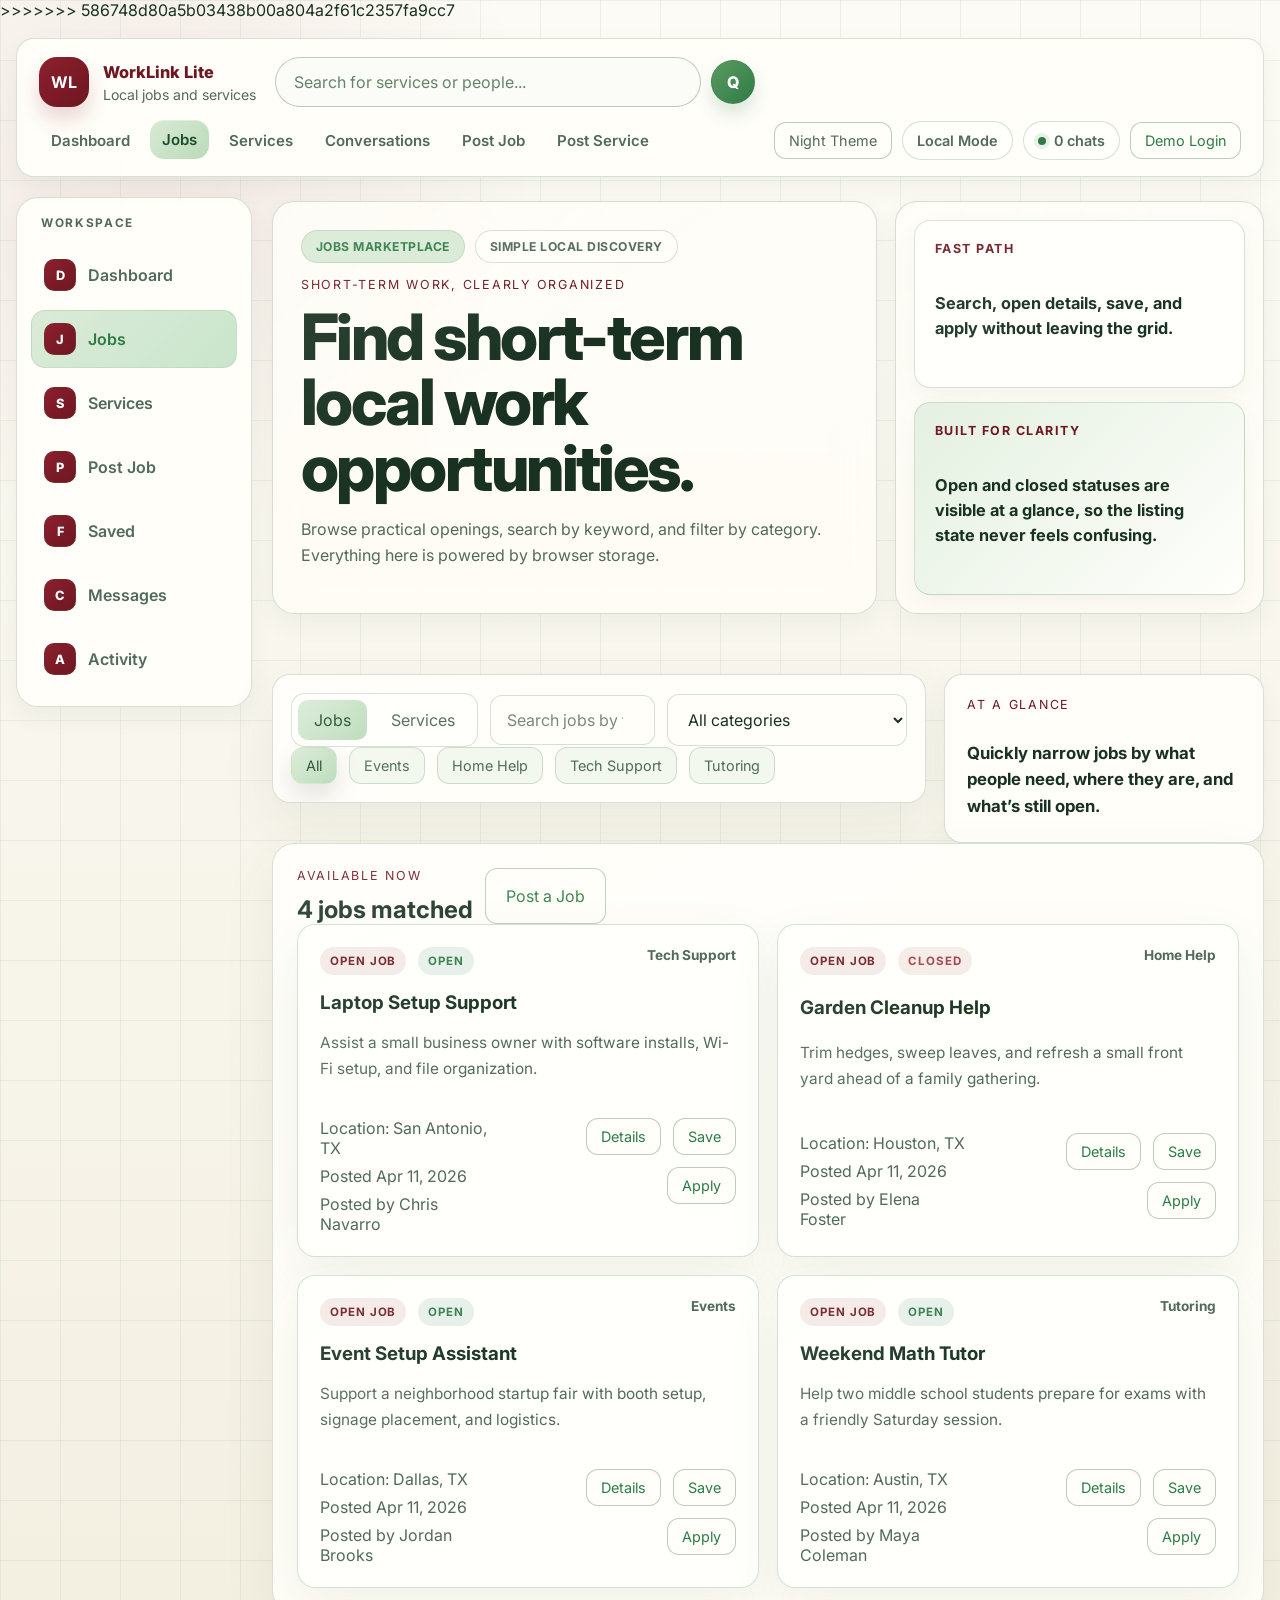
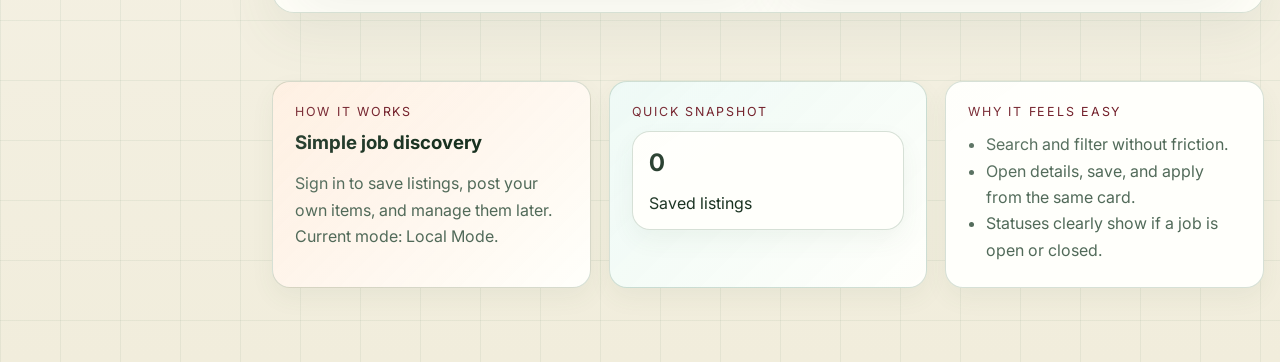
==== commit afe6004e: "Resolved file duplicates and merge conflicts" ====
--- a/jobs.html
+++ b/jobs.html
@@ -22,7 +22,6 @@
           <span>Local jobs and services</span>
         </span>
       </a>
-<<<<<<< HEAD
       <form class="header-search" action="#" method="get">
         <label class="header-search-field">
           <span class="sr-only">Search for services or people</span>
@@ -30,23 +29,16 @@
         </label>
         <button class="header-search-button" type="submit" aria-label="Search">Q</button>
       </form>
-=======
->>>>>>> 586748d80a5b03438b00a804a2f61c2357fa9cc7
       <nav class="main-nav">
         <a href="dashboard.html">Dashboard</a>
         <a class="is-active" href="jobs.html">Jobs</a>
         <a href="service.html">Services</a>
-<<<<<<< HEAD
         <a href="conversations.html">Conversations</a>
-=======
->>>>>>> 586748d80a5b03438b00a804a2f61c2357fa9cc7
         <a href="post-job.html">Post Job</a>
         <a href="post-service.html">Post Service</a>
       </nav>
       <div class="nav-account" data-nav-account></div>
     </header>
-
-<<<<<<< HEAD
     <div class="app-shell">
       <aside class="app-sidebar">
         <p class="sidebar-label">Workspace</p>
@@ -61,8 +53,6 @@
         </nav>
       </aside>
 
-=======
->>>>>>> 586748d80a5b03438b00a804a2f61c2357fa9cc7
     <main class="page-main" data-listing-page="jobs">
       <section class="page-hero page-hero-listing">
         <div class="page-hero-copy">
@@ -158,10 +148,6 @@
         </div>
       </section>
     </main>
-<<<<<<< HEAD
-    </div>
-=======
->>>>>>> 586748d80a5b03438b00a804a2f61c2357fa9cc7
   </div>
 
   <script src="script.js"></script>
